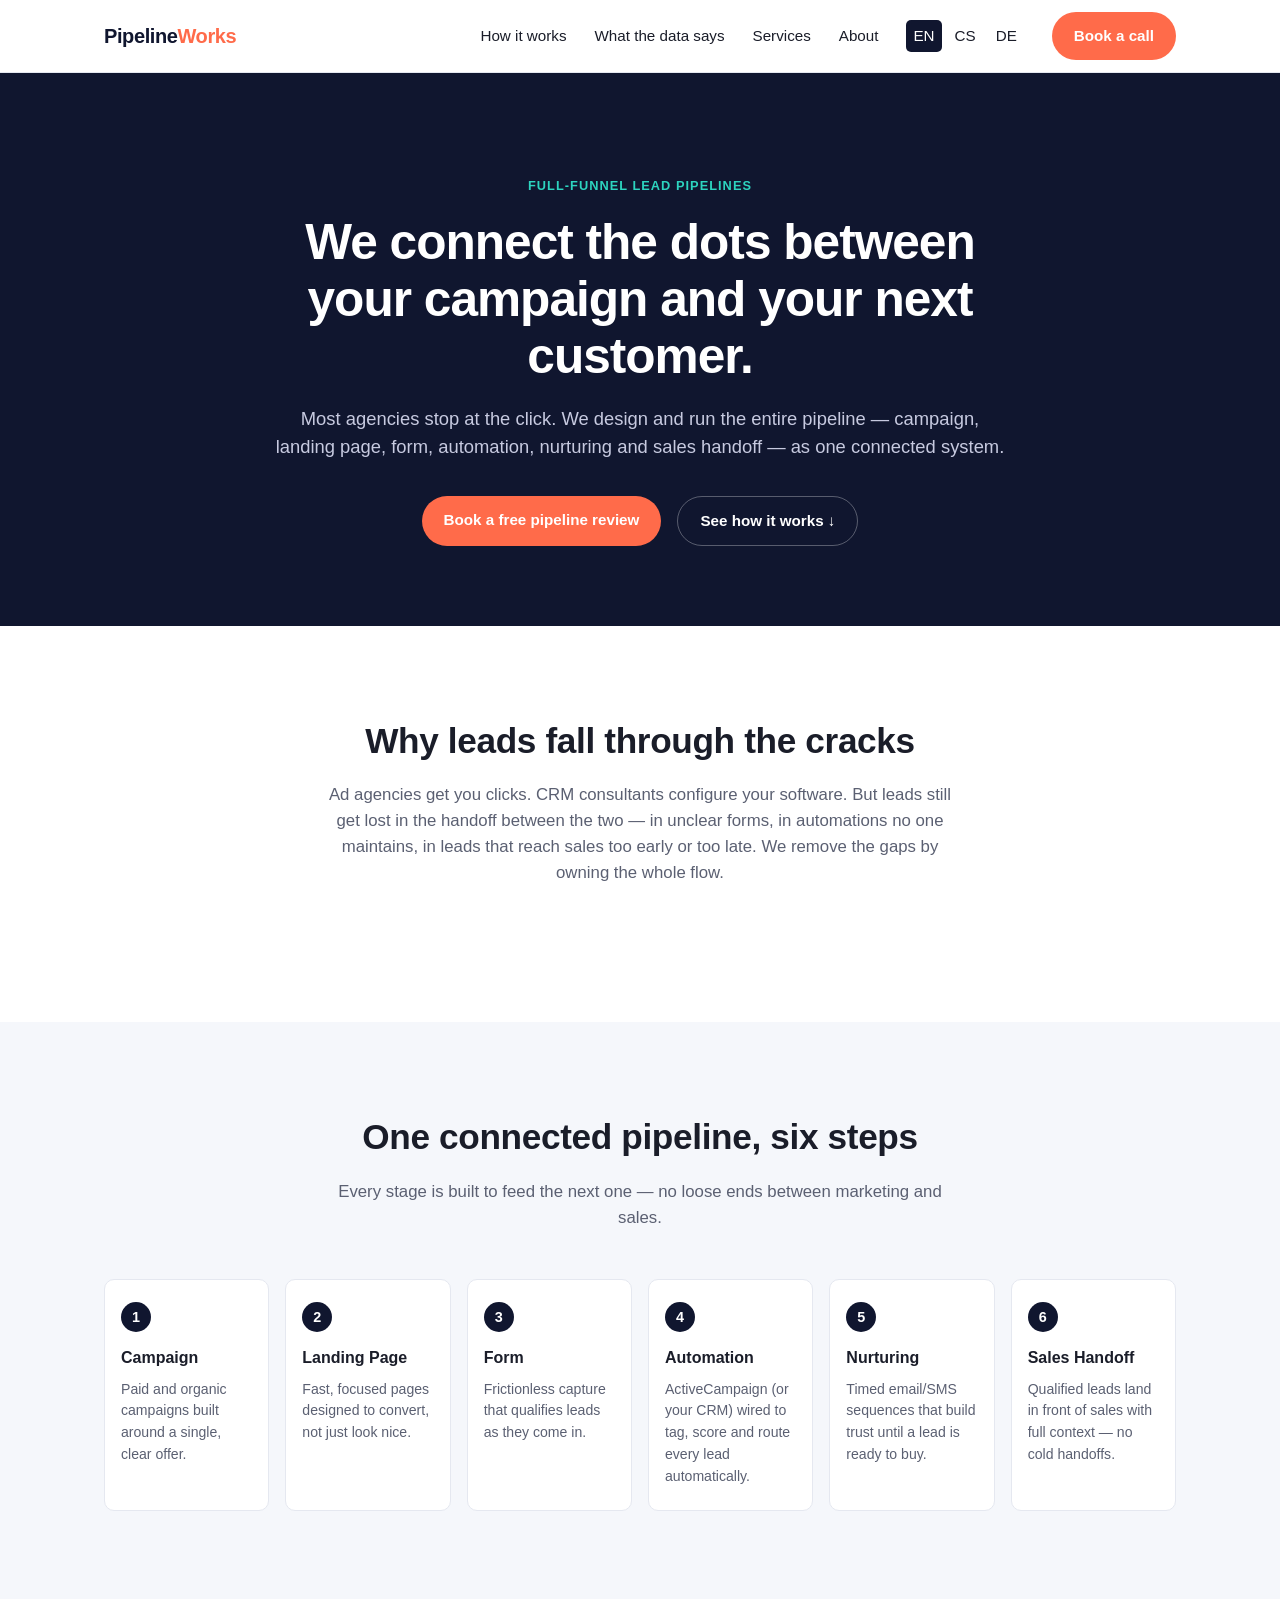
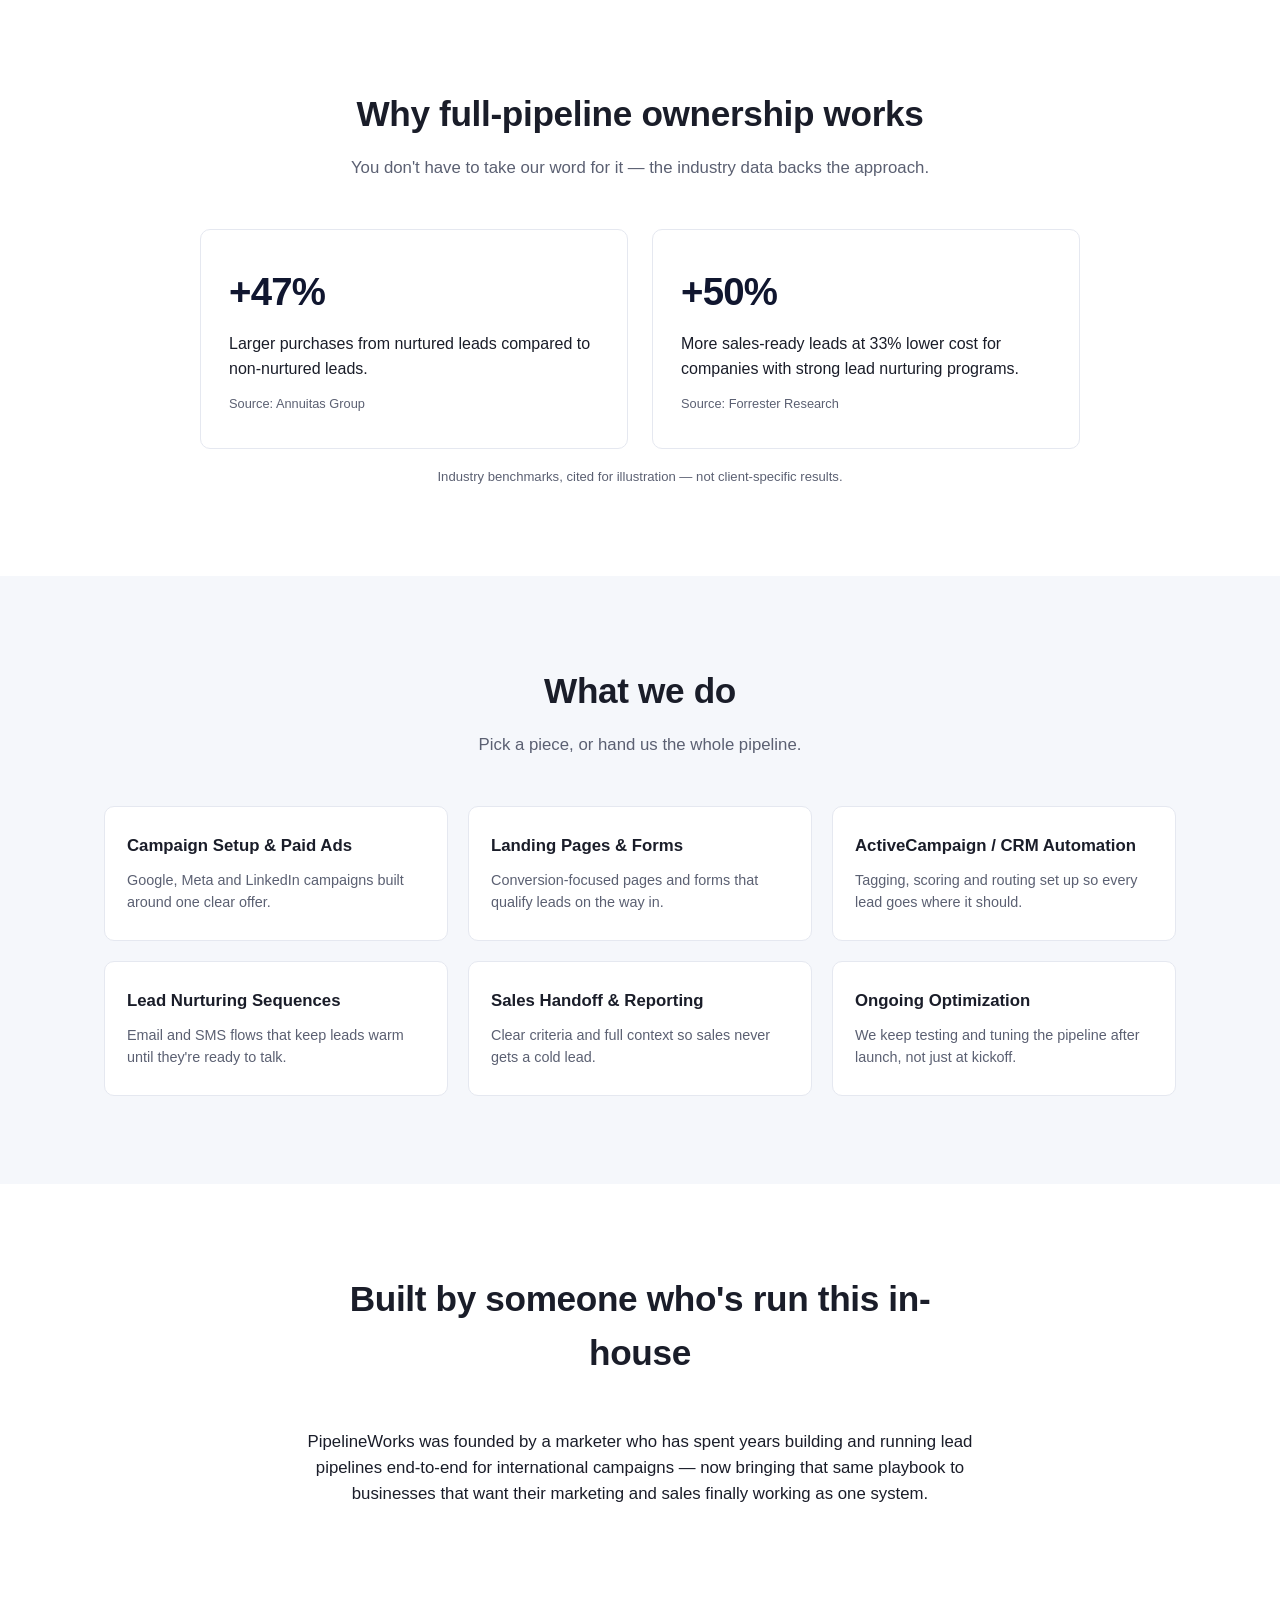
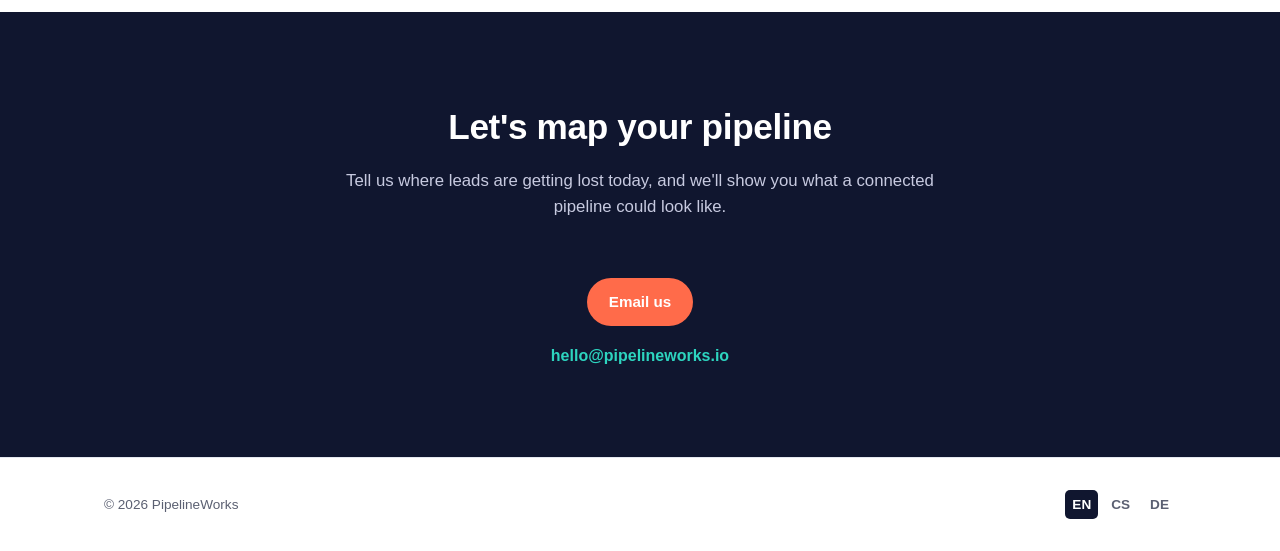
==== index.html @ 9cd55c0b "Initial PipelineWorks website (EN/CS/DE) Co-Authored-By: Claude Sonnet 5 <noreply@anthropic.com>" ====
<!DOCTYPE html>
<html lang="en">
<head>
<meta charset="UTF-8">
<meta name="viewport" content="width=device-width, initial-scale=1.0">
<title>PipelineWorks</title>
<script>
  var lang = (navigator.language || "en").slice(0, 2).toLowerCase();
  var supported = ["en", "cs", "de"];
  var target = supported.indexOf(lang) !== -1 ? lang : "en";
  window.location.replace("./" + target + "/index.html");
</script>
</head>
<body>
  <p>PipelineWorks — <a href="./en/index.html">English</a> · <a href="./cs/index.html">Čeština</a> · <a href="./de/index.html">Deutsch</a></p>
</body>
</html>
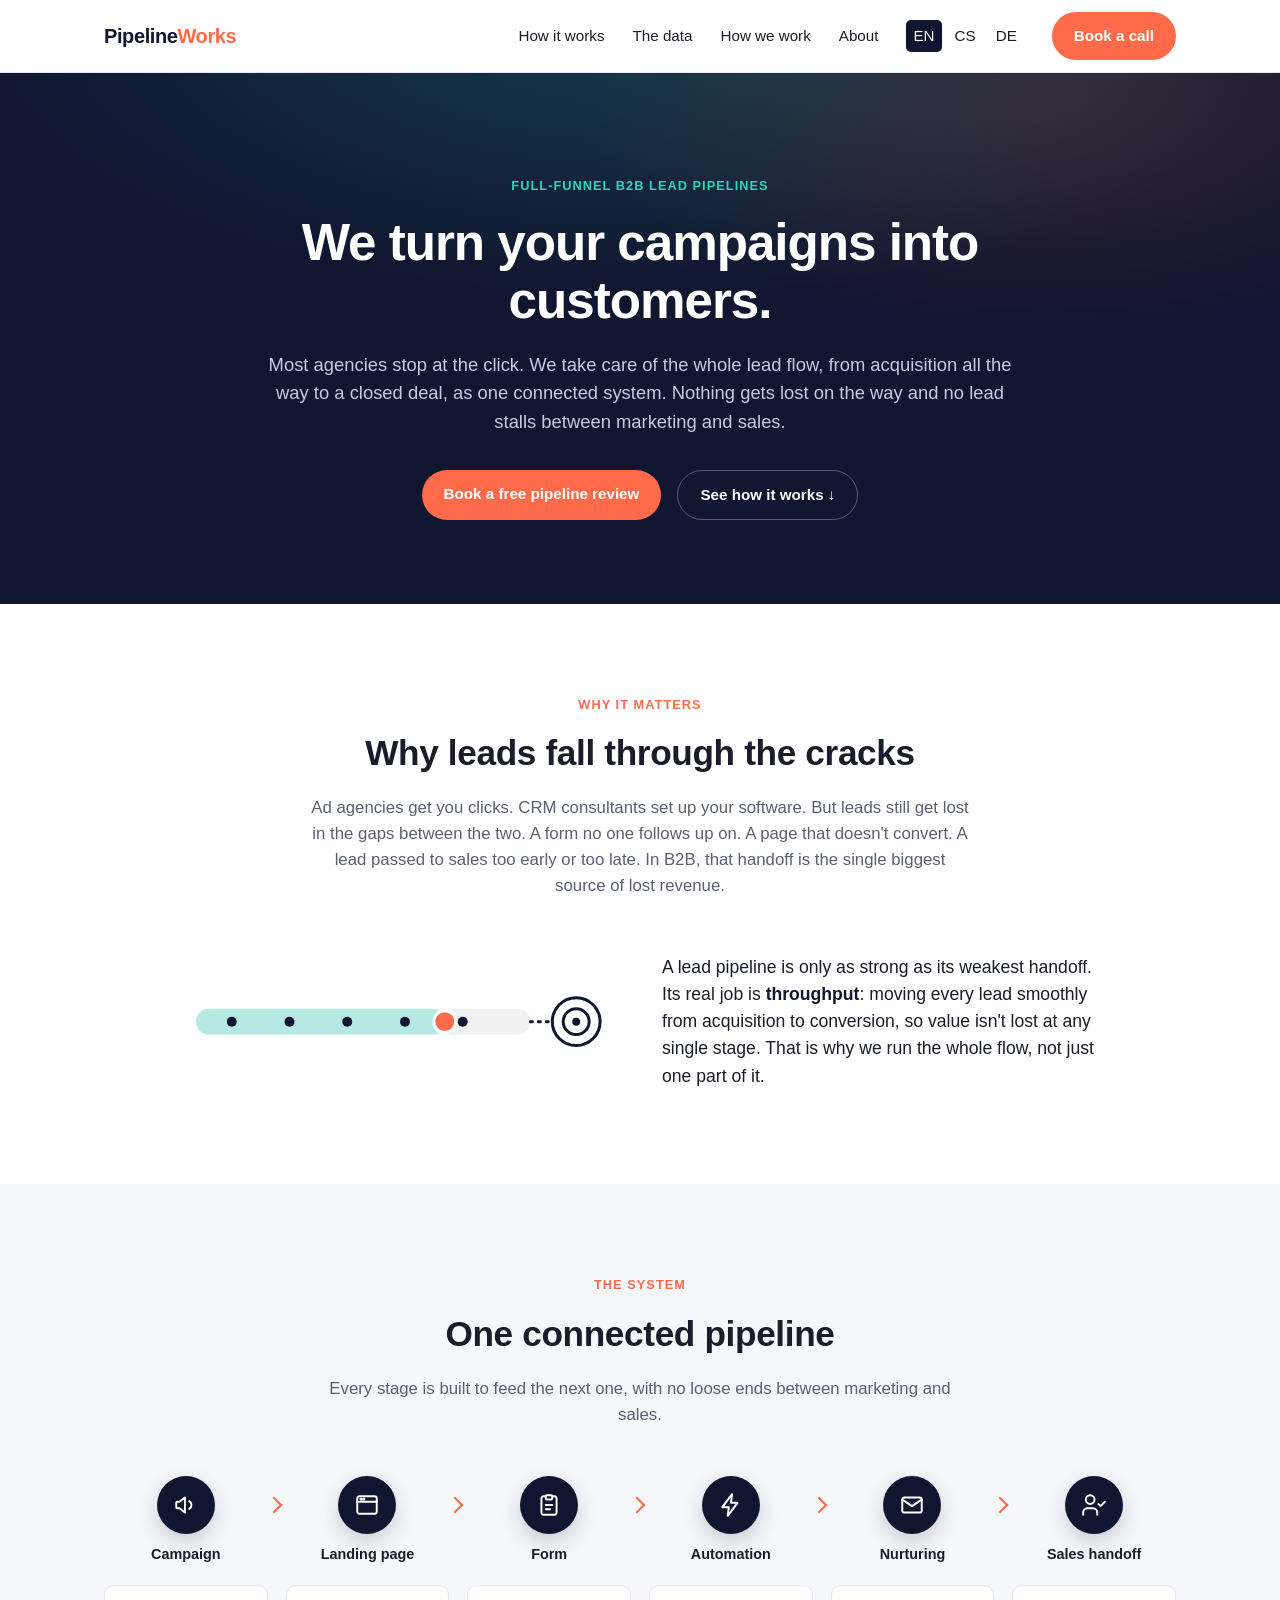
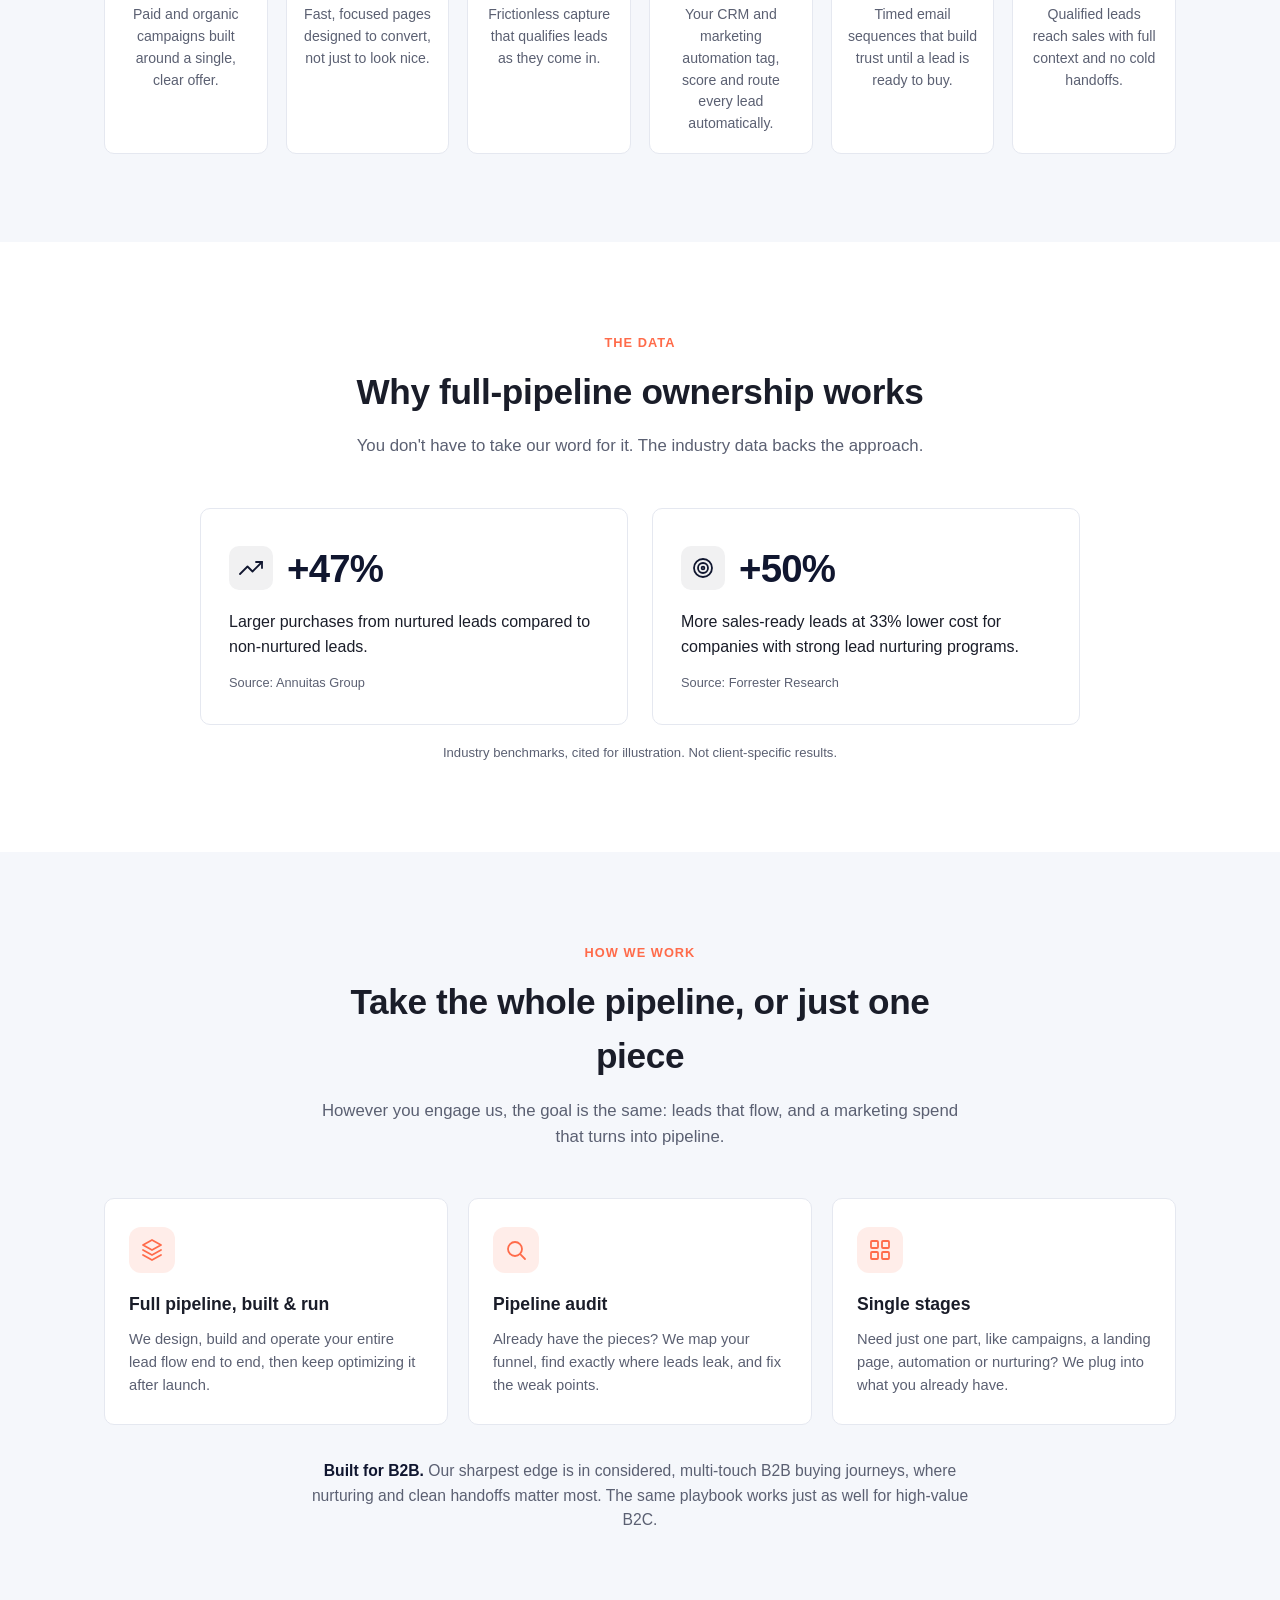
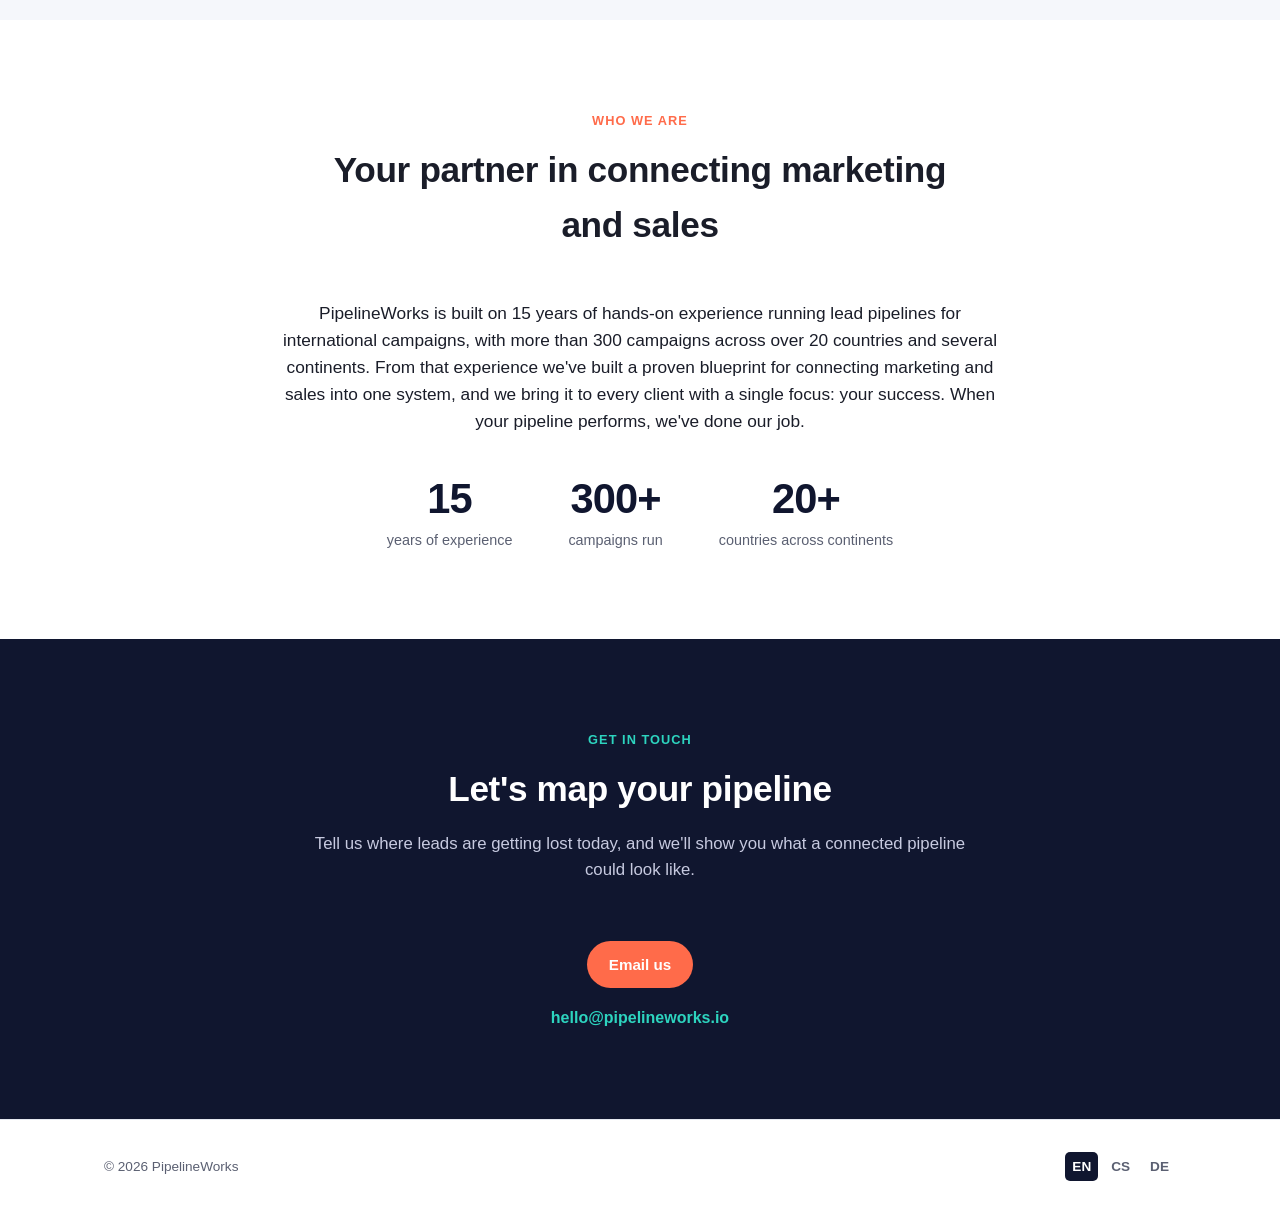
==== commit 3fc8749d: "Refine: stronger hero, no em dashes, pipeline as aligned columns - New hero claim "We turn your camp" ====
--- a/index.html
+++ b/index.html
@@ -12,6 +12,6 @@
 </script>
 </head>
 <body>
-  <p>PipelineWorks — <a href="./en/index.html">English</a> · <a href="./cs/index.html">Čeština</a> · <a href="./de/index.html">Deutsch</a></p>
+  <p>PipelineWorks · <a href="./en/index.html">English</a> · <a href="./cs/index.html">Čeština</a> · <a href="./de/index.html">Deutsch</a></p>
 </body>
 </html>
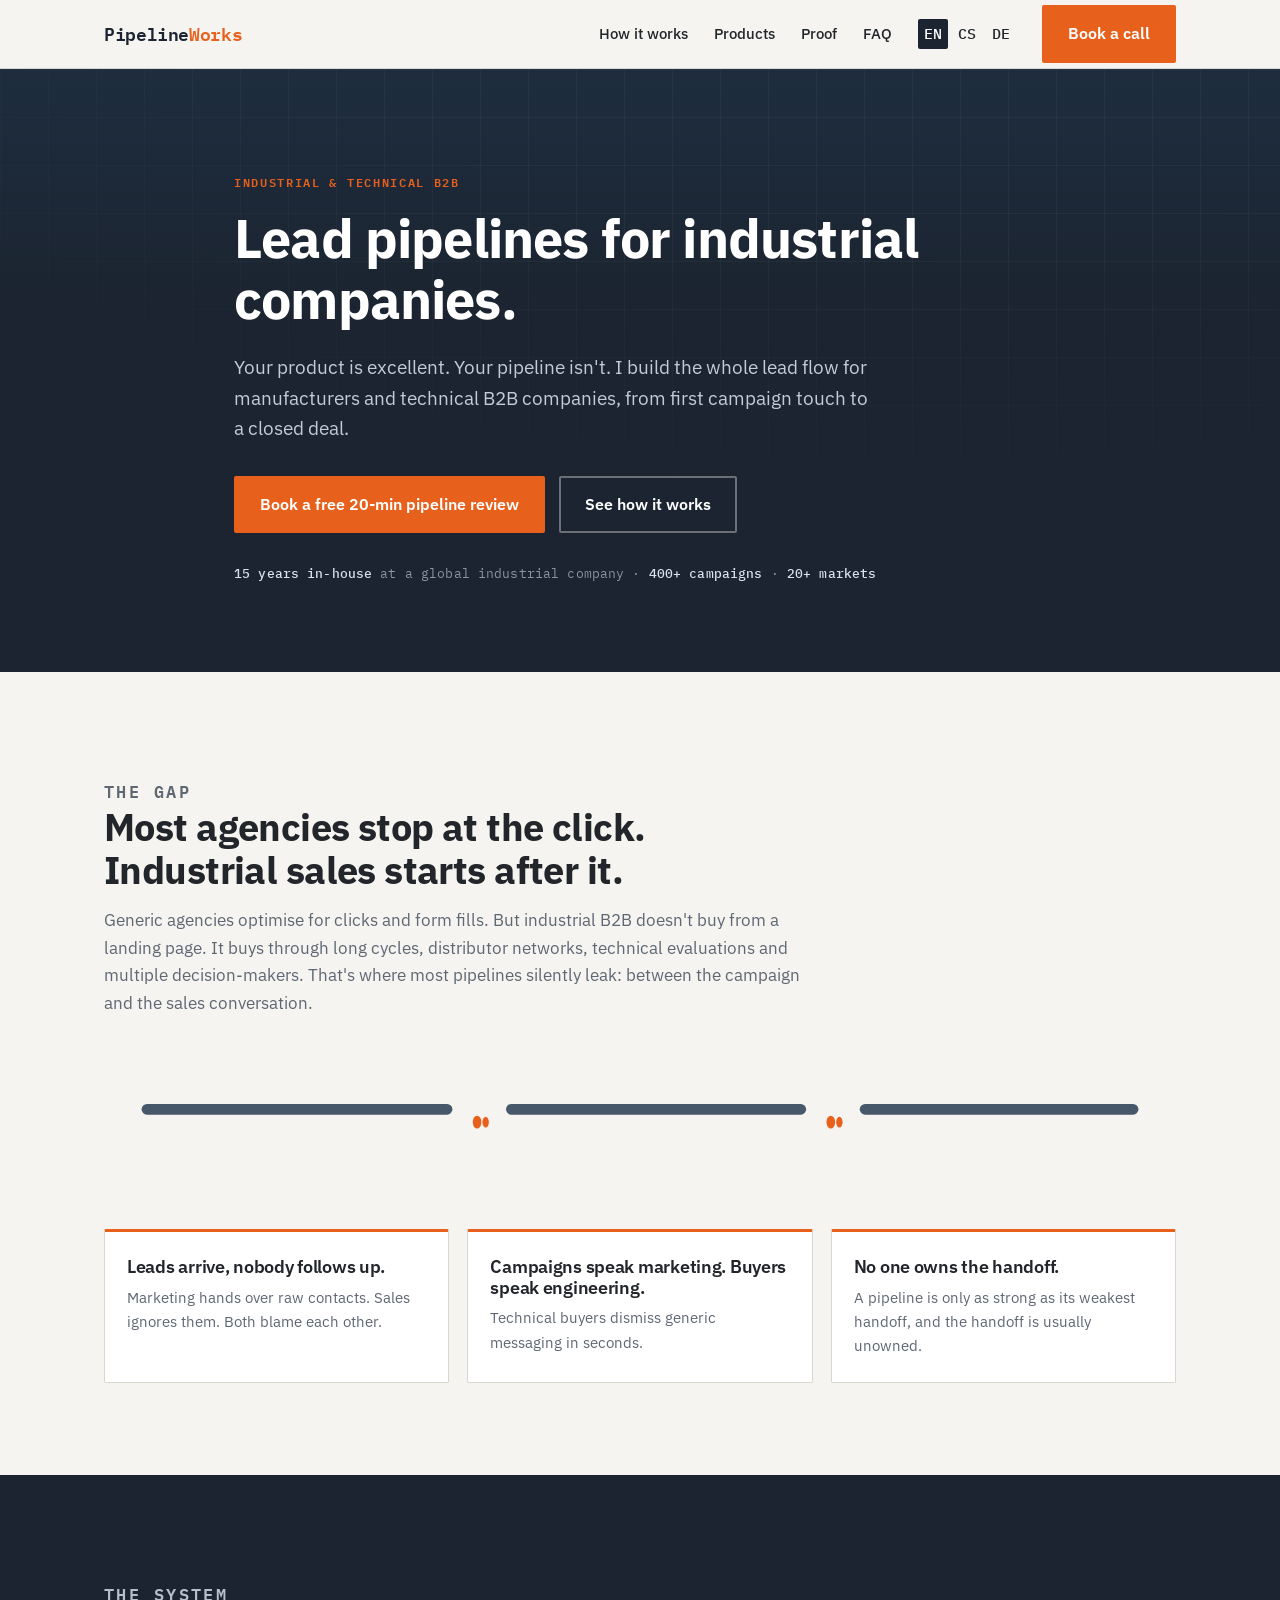
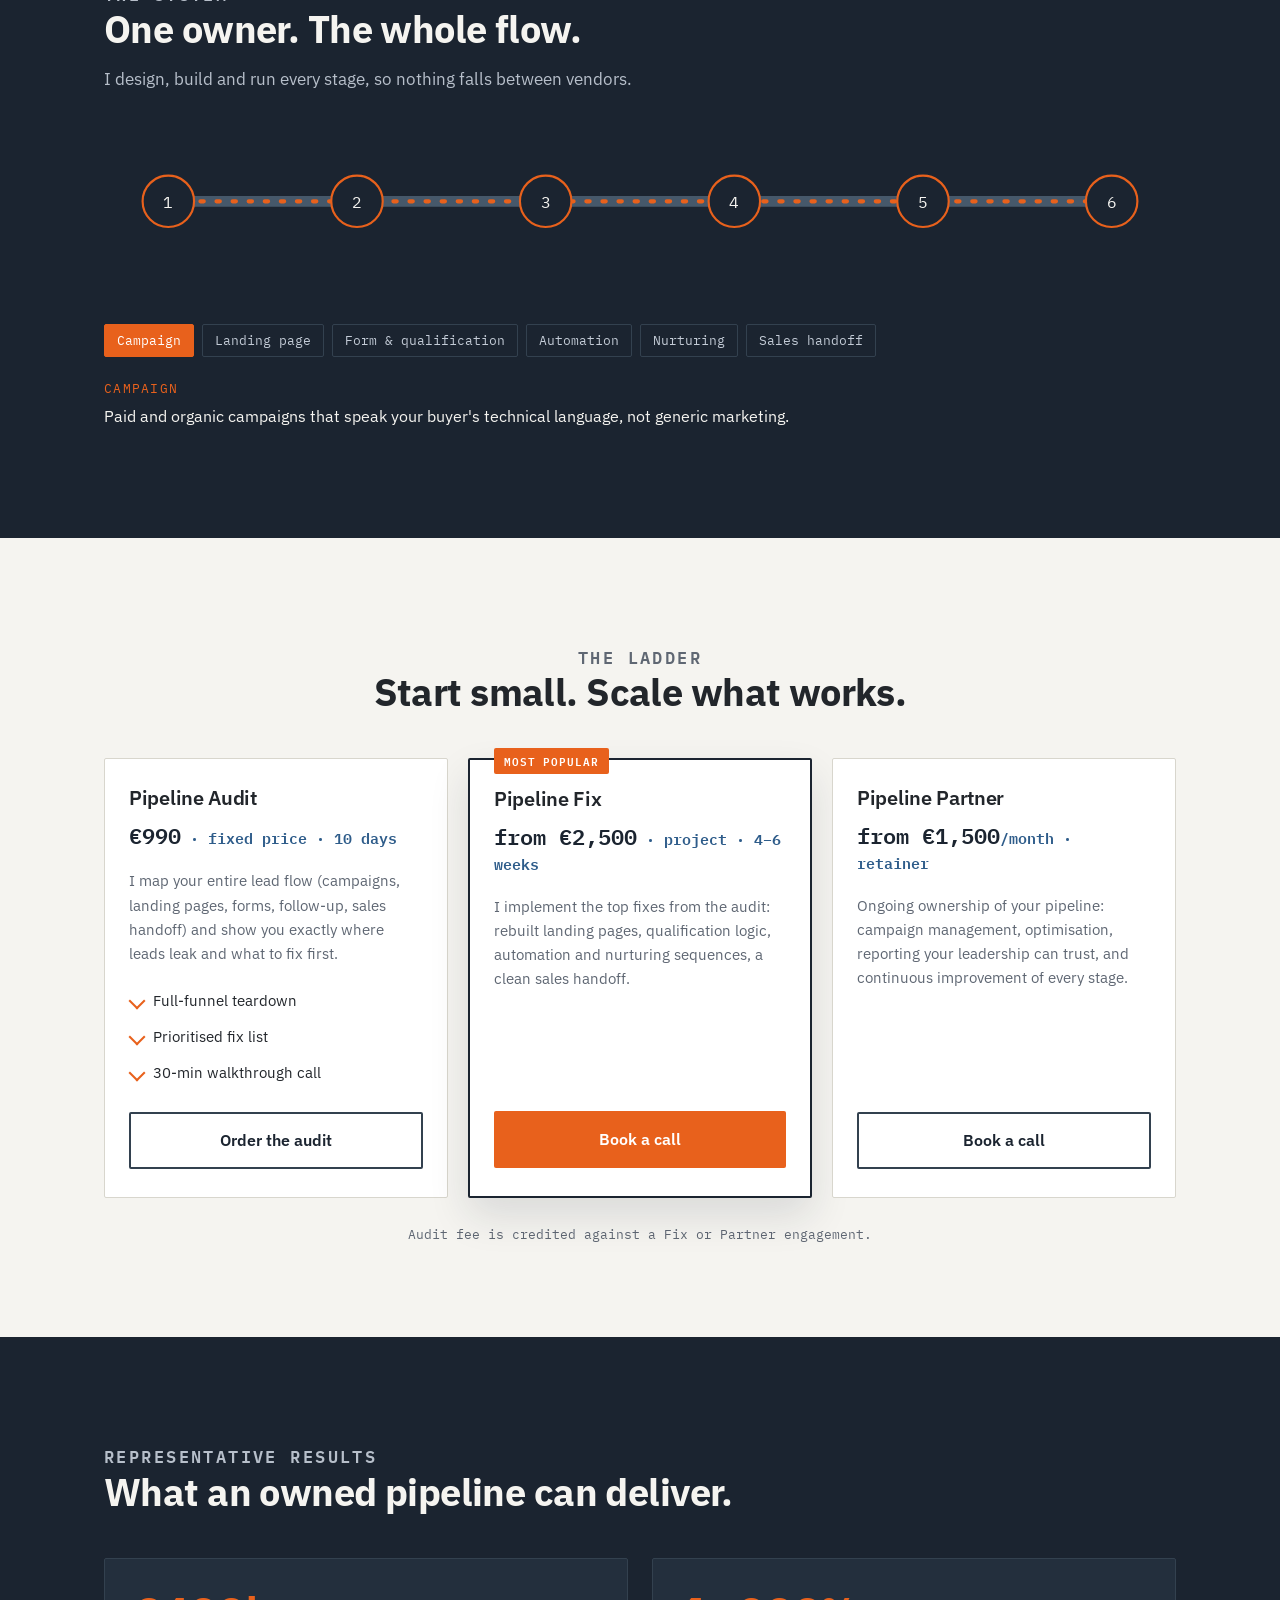
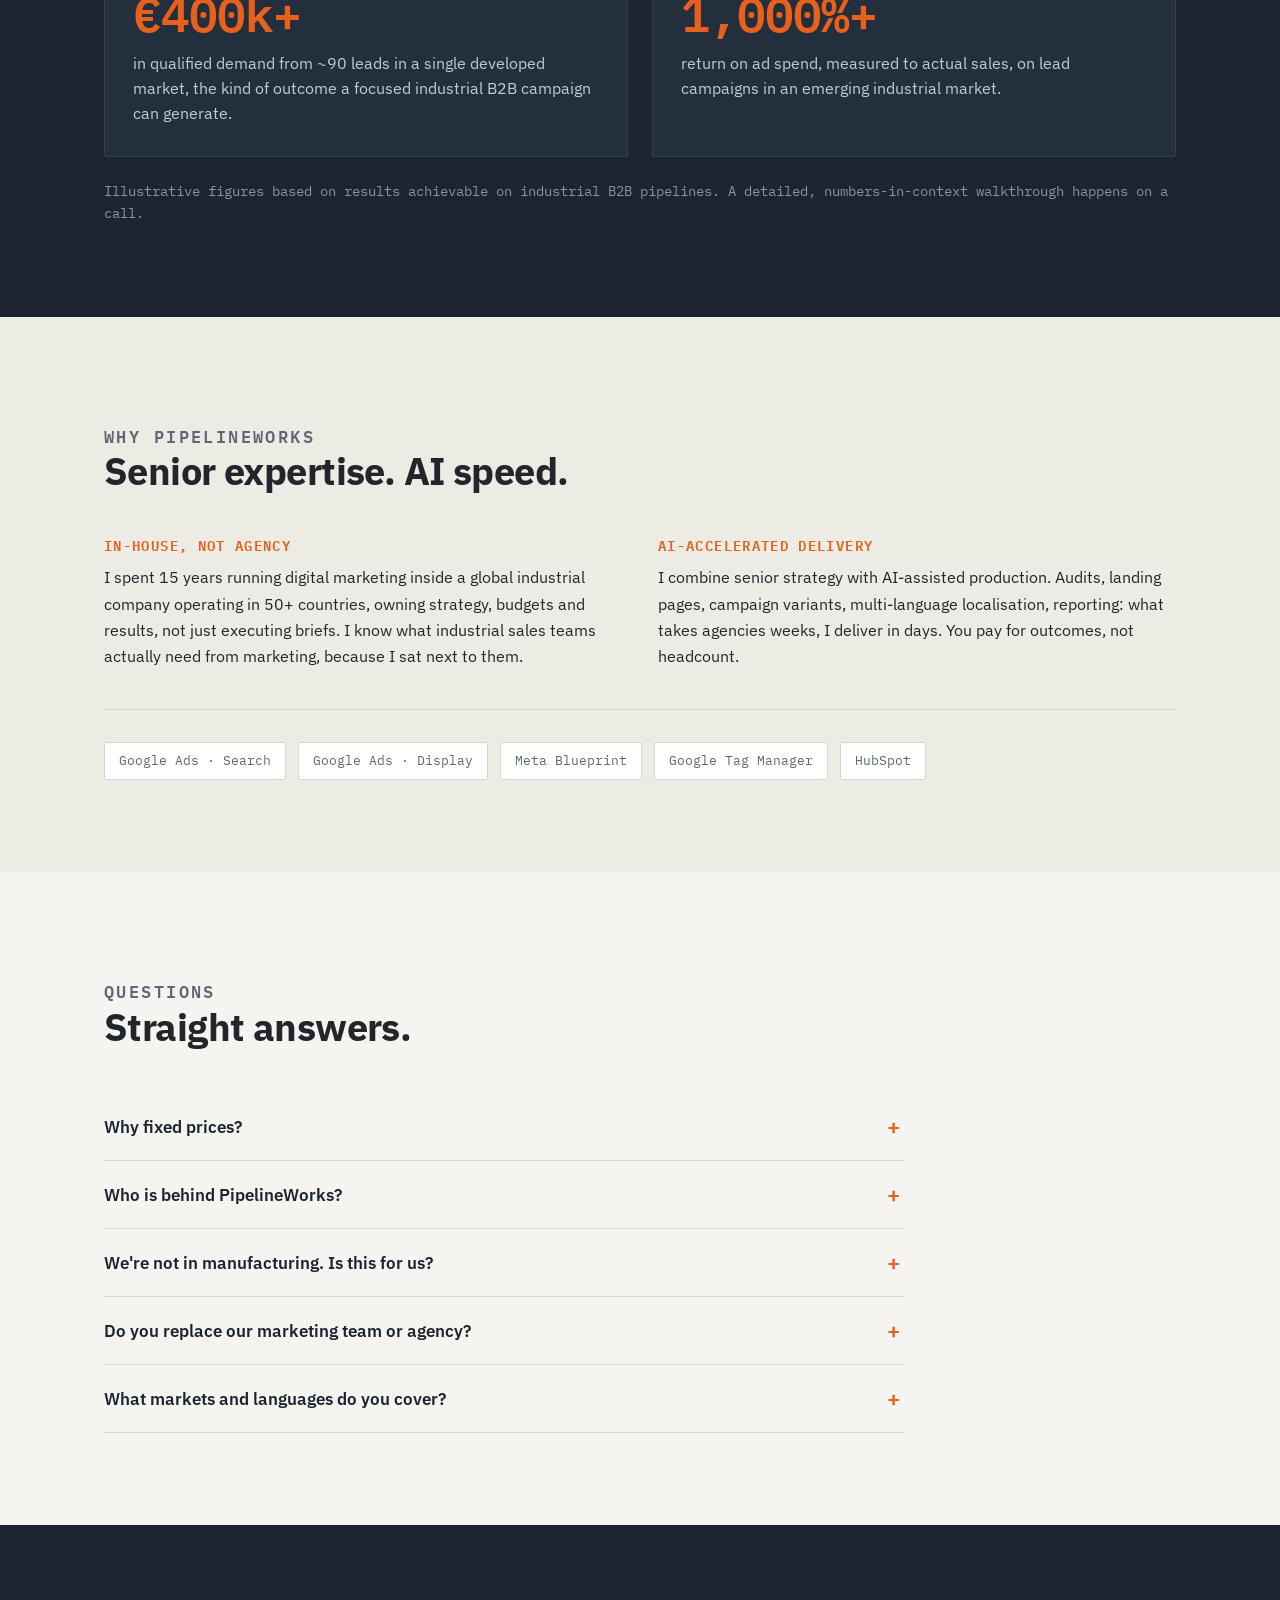
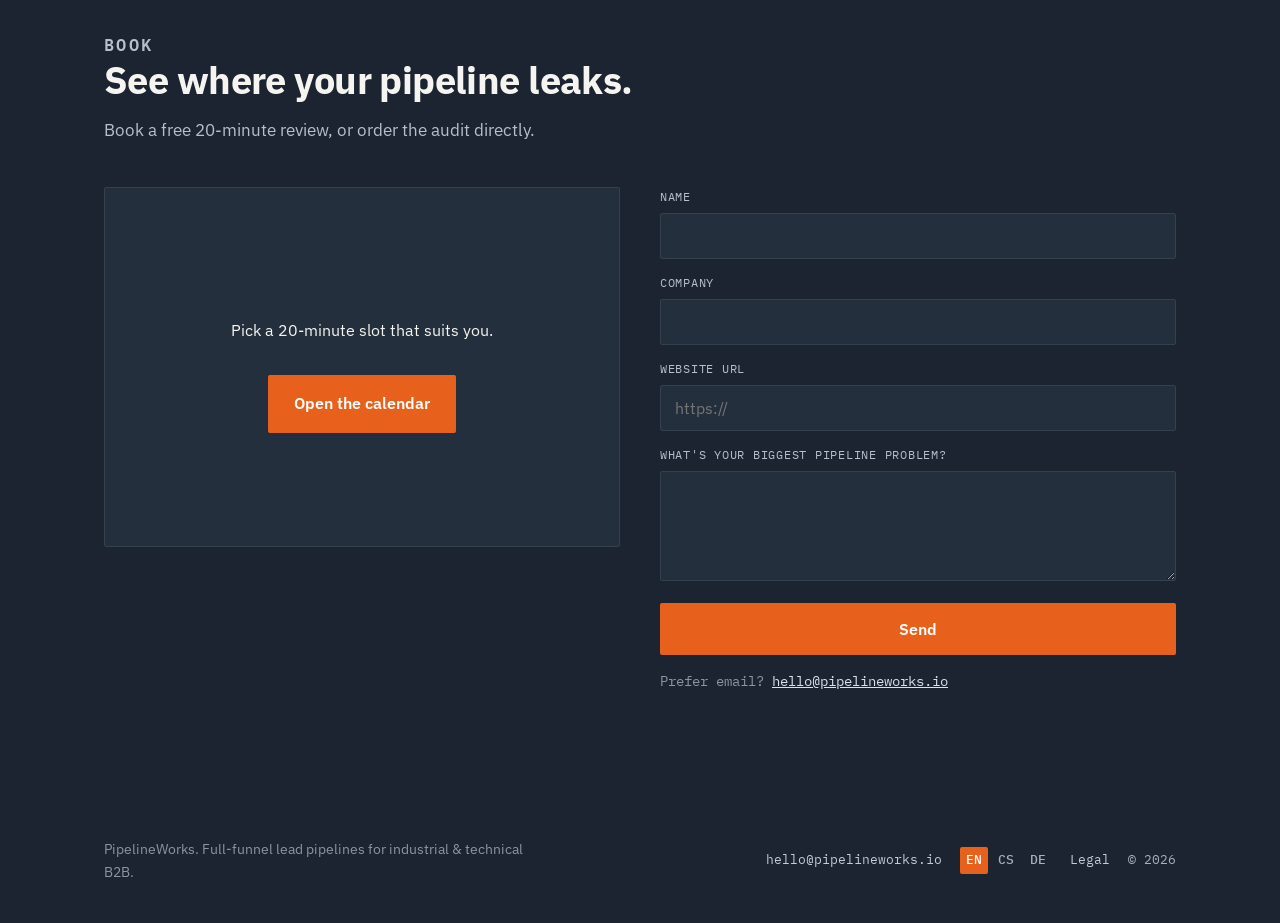
==== commit 6f1f7315: "Reposition site: industrial B2B specialist, productized ladder Full content, structure, conversion a" ====
--- a/index.html
+++ b/index.html
@@ -3,15 +3,21 @@
 <head>
 <meta charset="UTF-8">
 <meta name="viewport" content="width=device-width, initial-scale=1.0">
-<title>PipelineWorks</title>
+<title>PipelineWorks | Lead pipelines for industrial B2B</title>
+<meta name="description" content="Full-funnel lead pipelines for industrial and technical B2B companies.">
+<link rel="canonical" href="https://pipelineworks.io/en/">
+<link rel="alternate" hreflang="en" href="https://pipelineworks.io/en/">
+<link rel="alternate" hreflang="cs" href="https://pipelineworks.io/cs/">
+<link rel="alternate" hreflang="de" href="https://pipelineworks.io/de/">
+<link rel="alternate" hreflang="x-default" href="https://pipelineworks.io/en/">
 <script>
   var lang = (navigator.language || "en").slice(0, 2).toLowerCase();
   var supported = ["en", "cs", "de"];
   var target = supported.indexOf(lang) !== -1 ? lang : "en";
-  window.location.replace("./" + target + "/index.html");
+  window.location.replace("./" + target + "/");
 </script>
 </head>
 <body>
-  <p>PipelineWorks · <a href="./en/index.html">English</a> · <a href="./cs/index.html">Čeština</a> · <a href="./de/index.html">Deutsch</a></p>
+  <p>PipelineWorks · <a href="./en/">English</a> · <a href="./cs/">Čeština</a> · <a href="./de/">Deutsch</a></p>
 </body>
 </html>
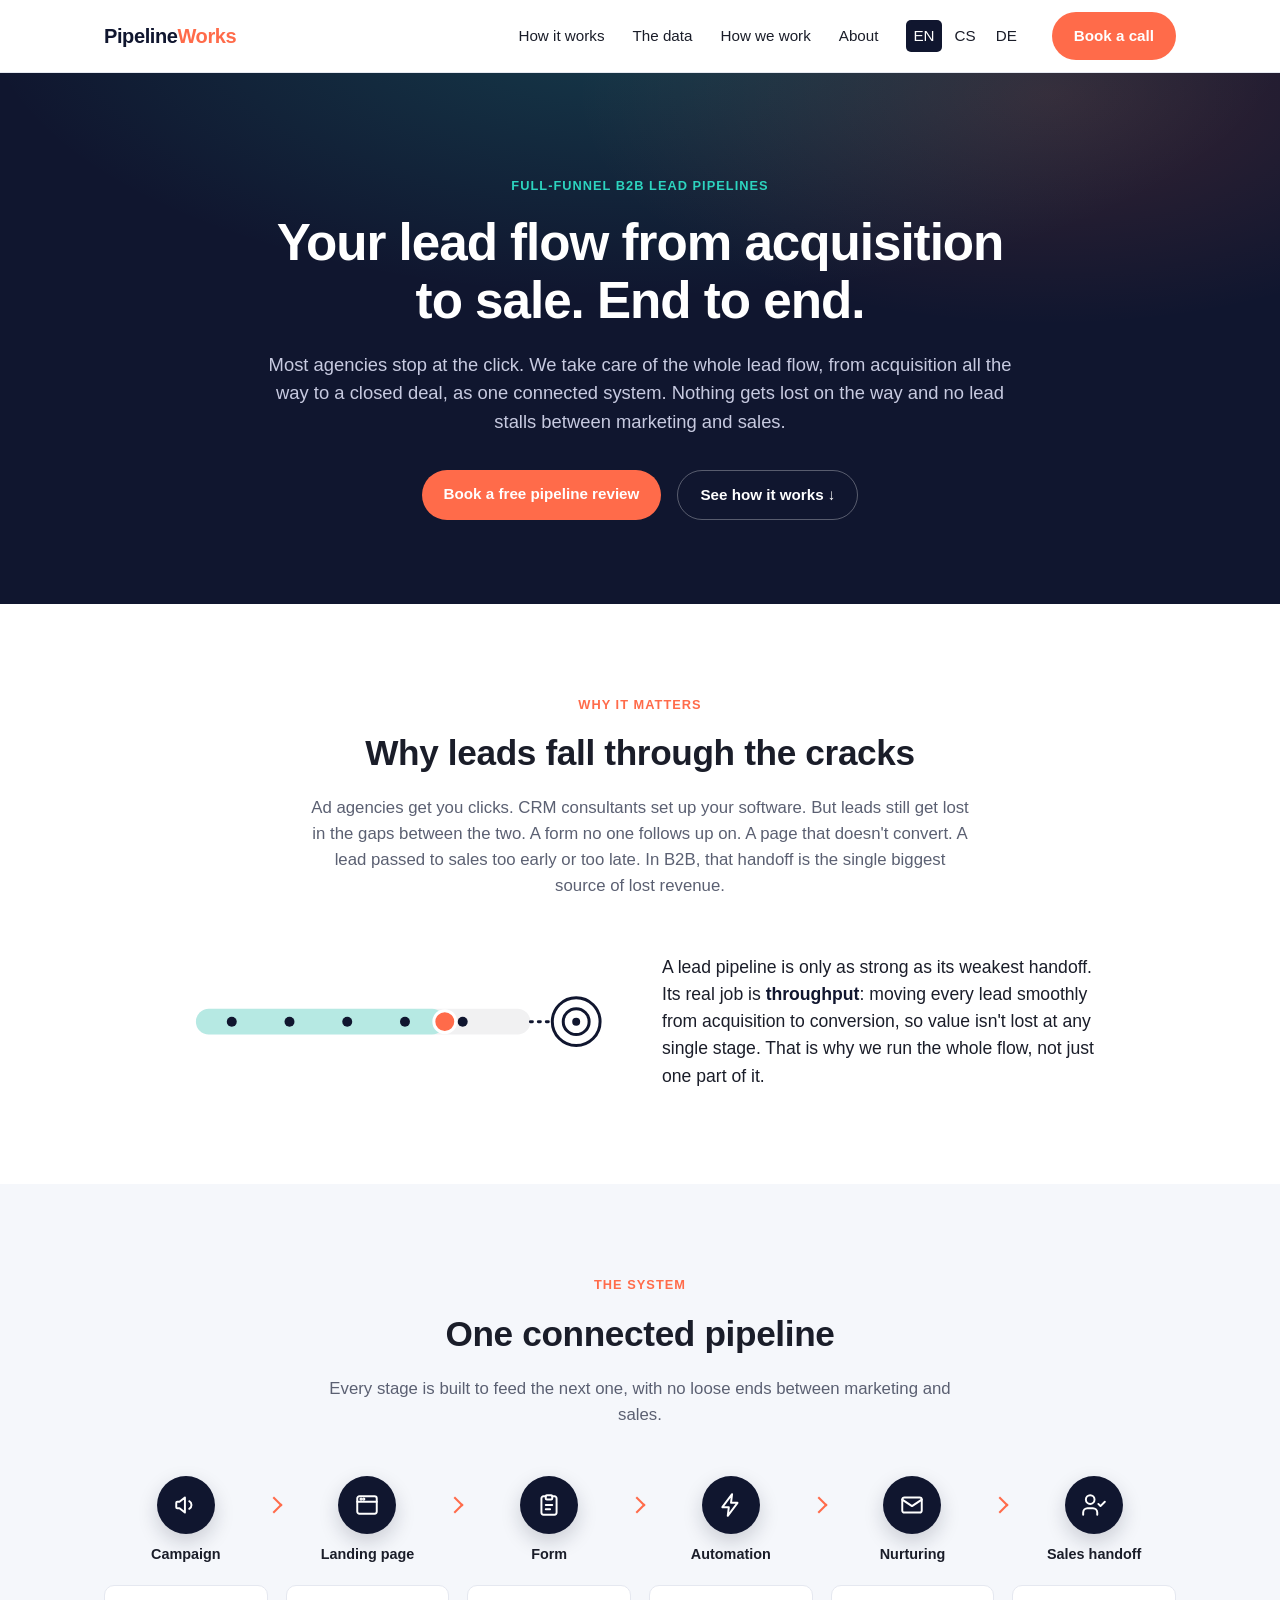
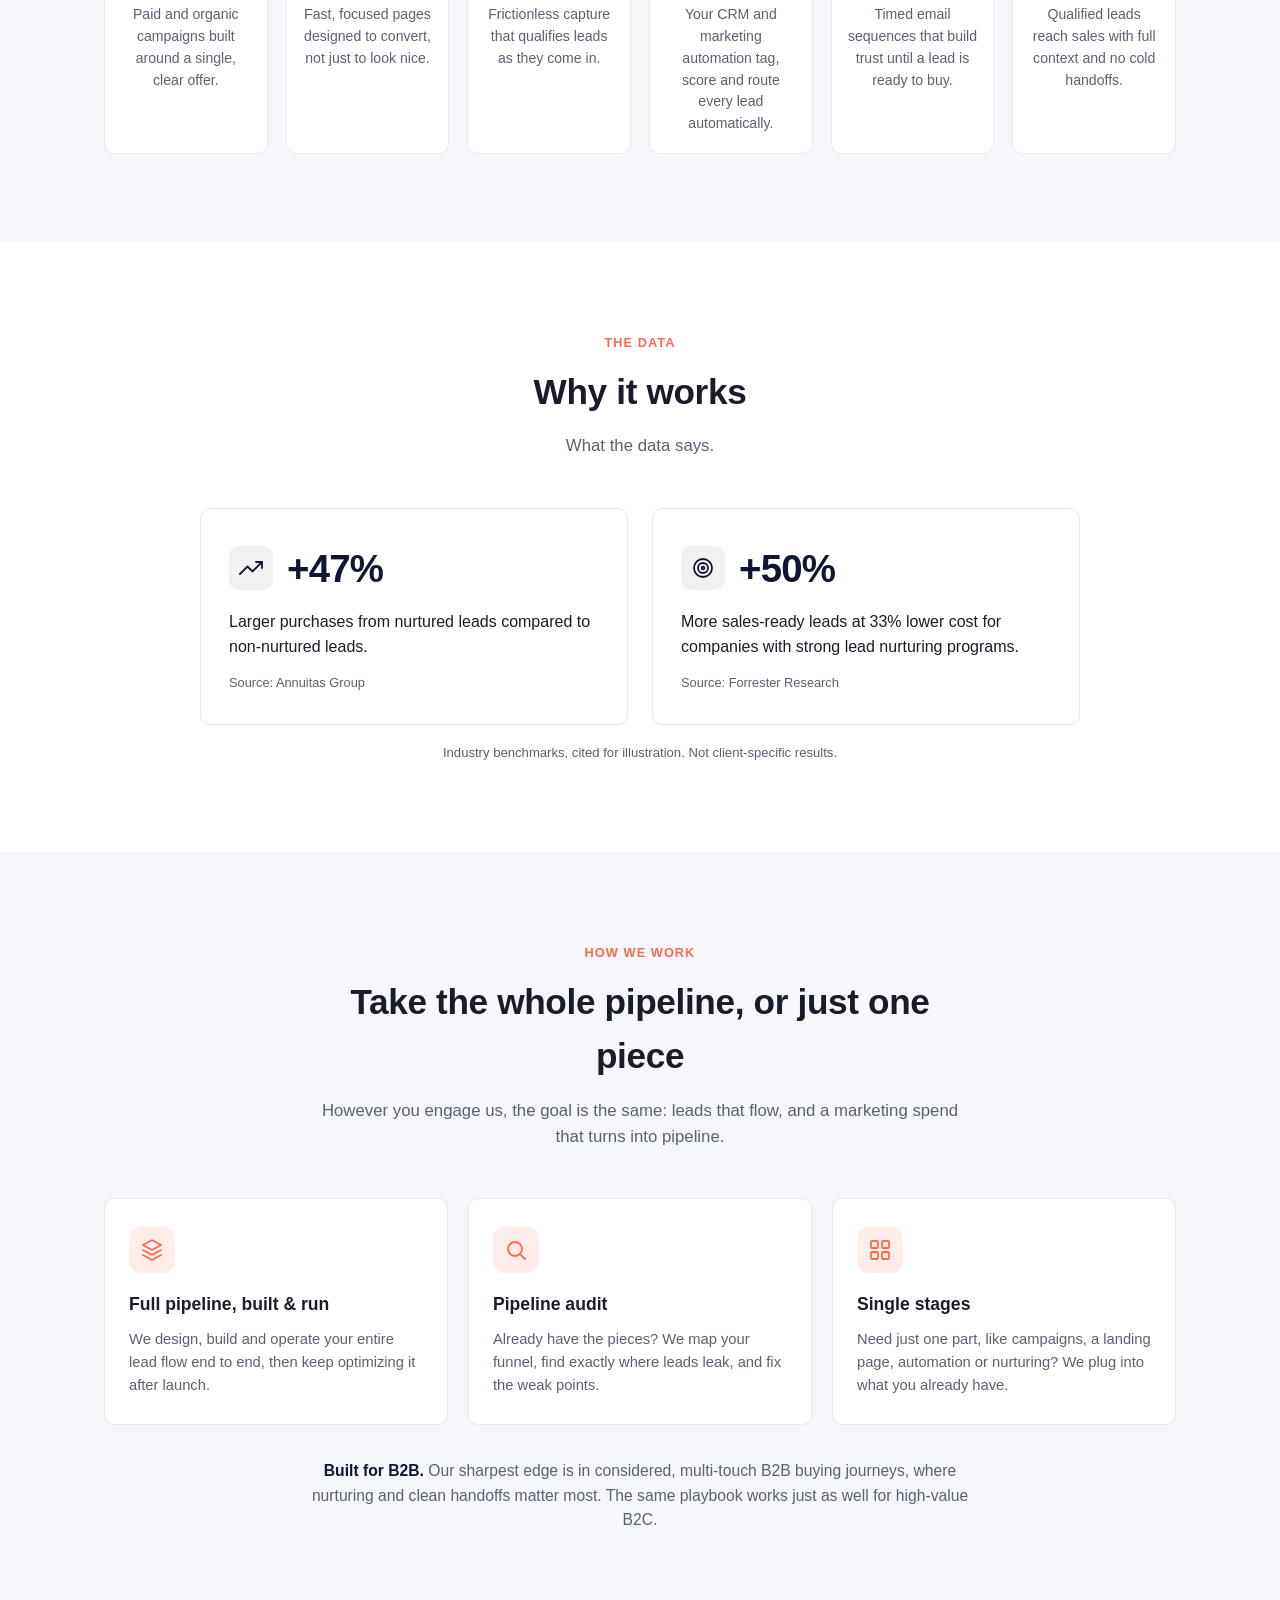
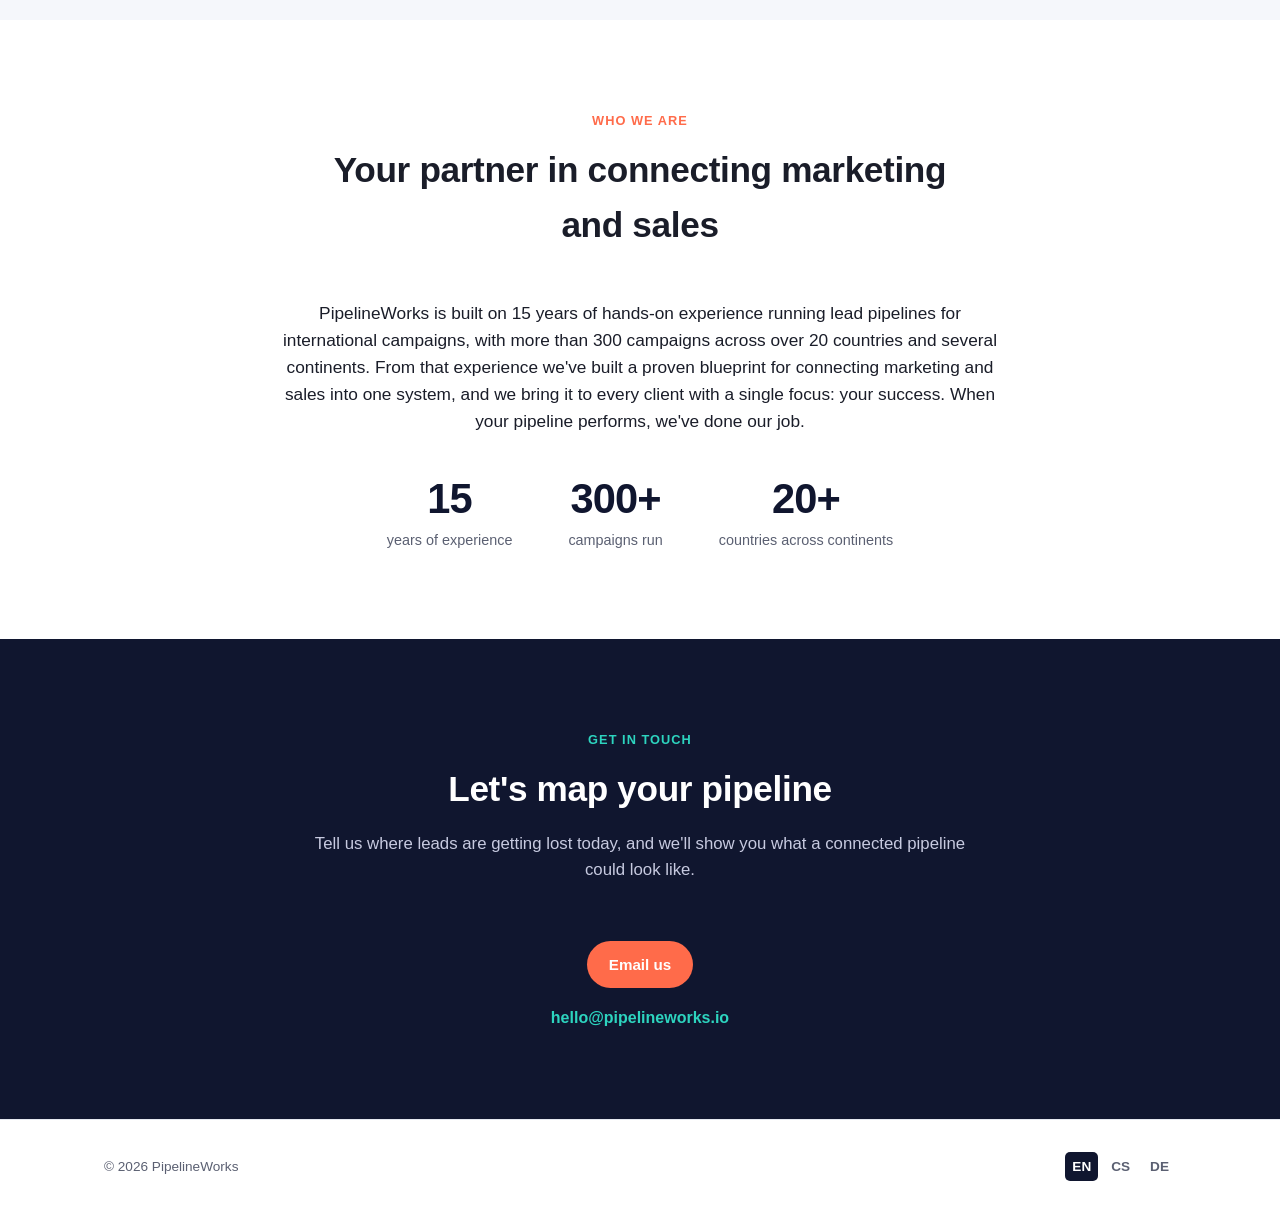
==== commit c666a9ba: "Restore v1 at root; keep industrial rework only under /v2/ PRs #2 and #3 both merged, so the industr" ====
--- a/index.html
+++ b/index.html
@@ -3,21 +3,15 @@
 <head>
 <meta charset="UTF-8">
 <meta name="viewport" content="width=device-width, initial-scale=1.0">
-<title>PipelineWorks | Lead pipelines for industrial B2B</title>
-<meta name="description" content="Full-funnel lead pipelines for industrial and technical B2B companies.">
-<link rel="canonical" href="https://pipelineworks.io/en/">
-<link rel="alternate" hreflang="en" href="https://pipelineworks.io/en/">
-<link rel="alternate" hreflang="cs" href="https://pipelineworks.io/cs/">
-<link rel="alternate" hreflang="de" href="https://pipelineworks.io/de/">
-<link rel="alternate" hreflang="x-default" href="https://pipelineworks.io/en/">
+<title>PipelineWorks</title>
 <script>
   var lang = (navigator.language || "en").slice(0, 2).toLowerCase();
   var supported = ["en", "cs", "de"];
   var target = supported.indexOf(lang) !== -1 ? lang : "en";
-  window.location.replace("./" + target + "/");
+  window.location.replace("./" + target + "/index.html");
 </script>
 </head>
 <body>
-  <p>PipelineWorks · <a href="./en/">English</a> · <a href="./cs/">Čeština</a> · <a href="./de/">Deutsch</a></p>
+  <p>PipelineWorks · <a href="./en/index.html">English</a> · <a href="./cs/index.html">Čeština</a> · <a href="./de/index.html">Deutsch</a></p>
 </body>
 </html>
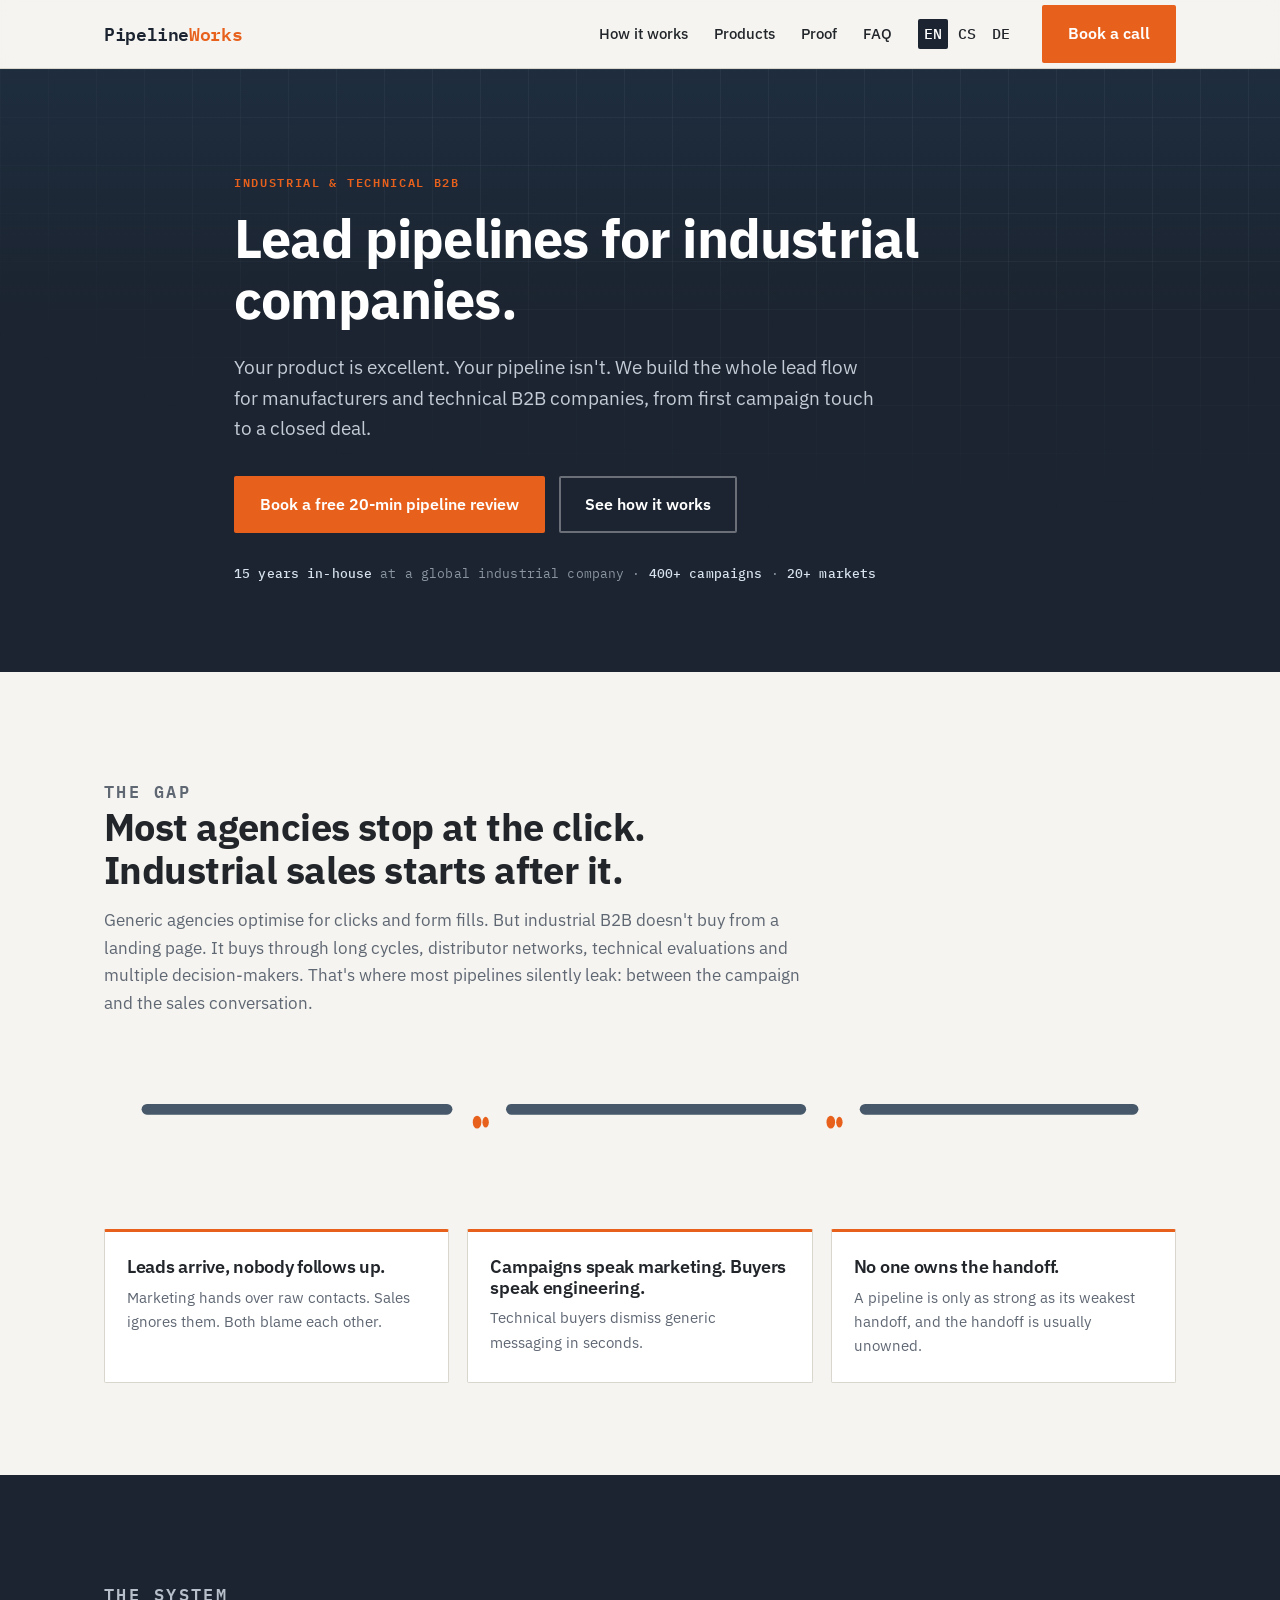
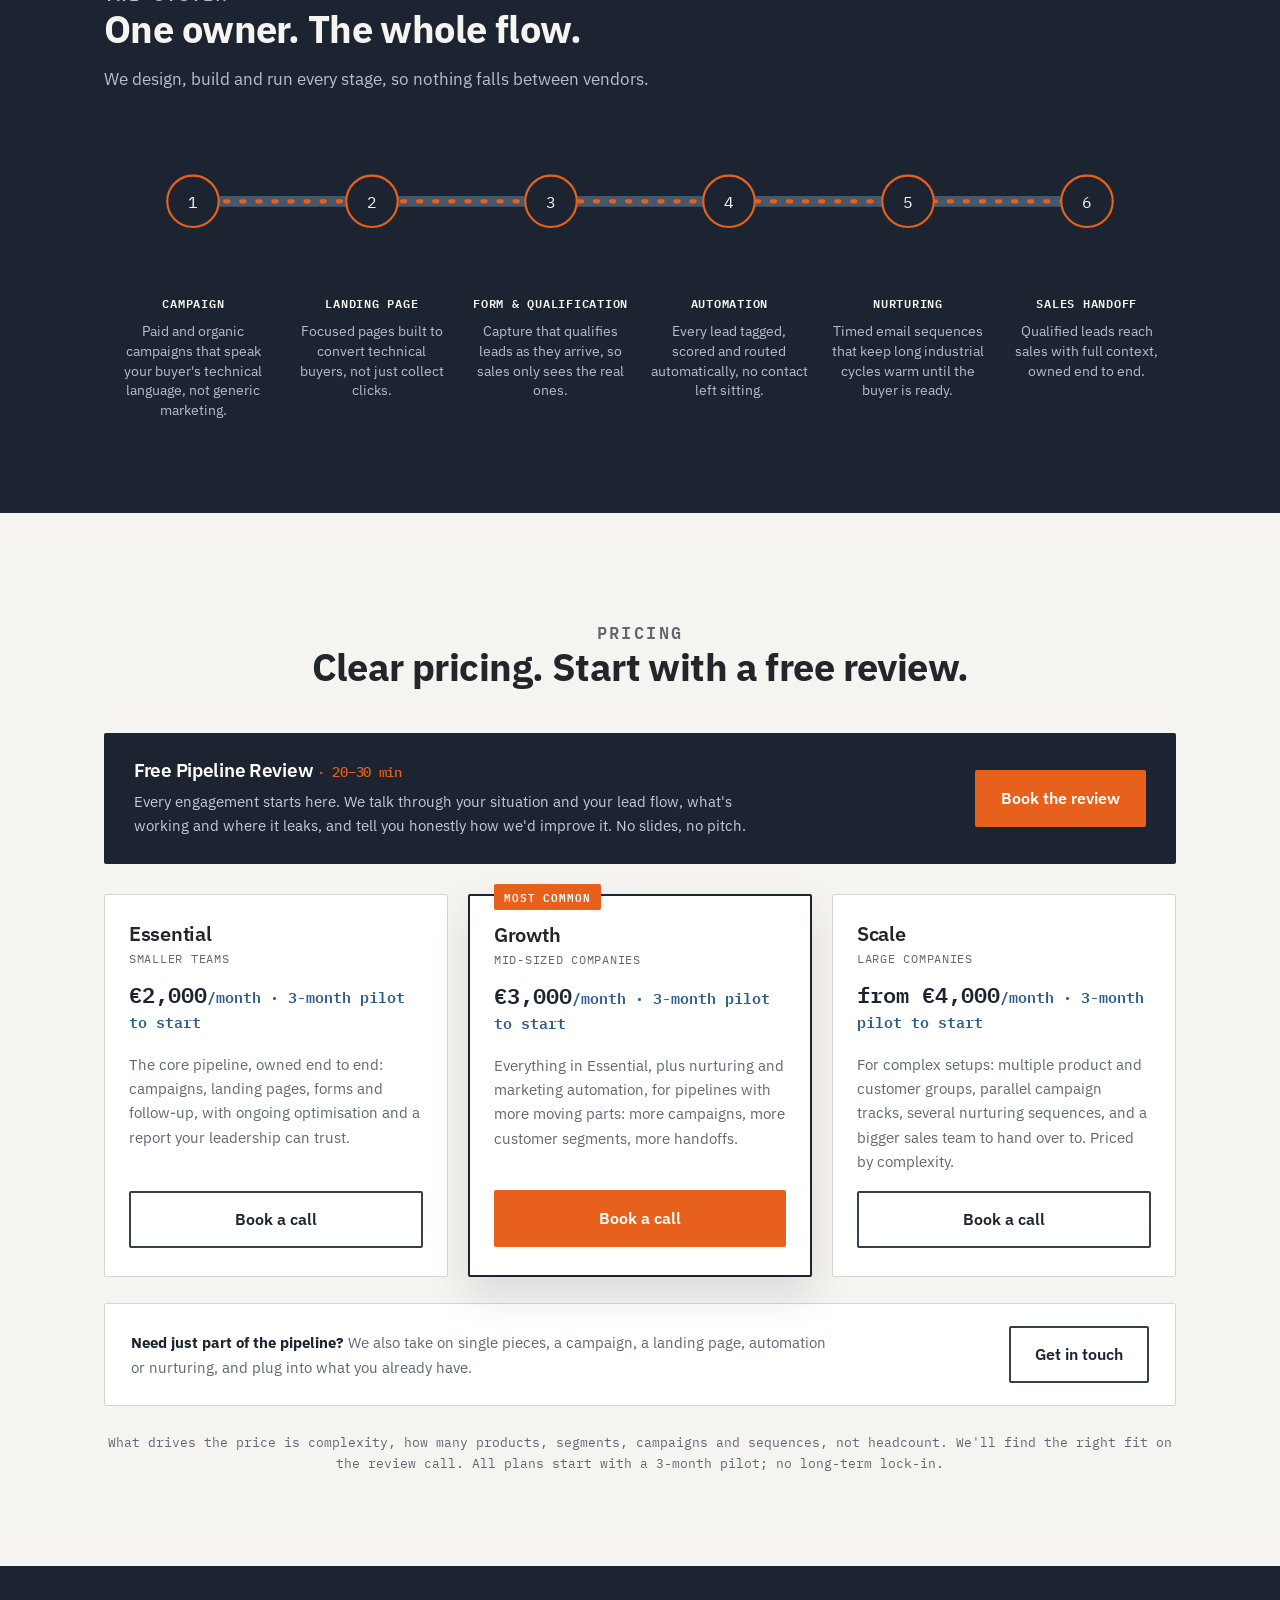
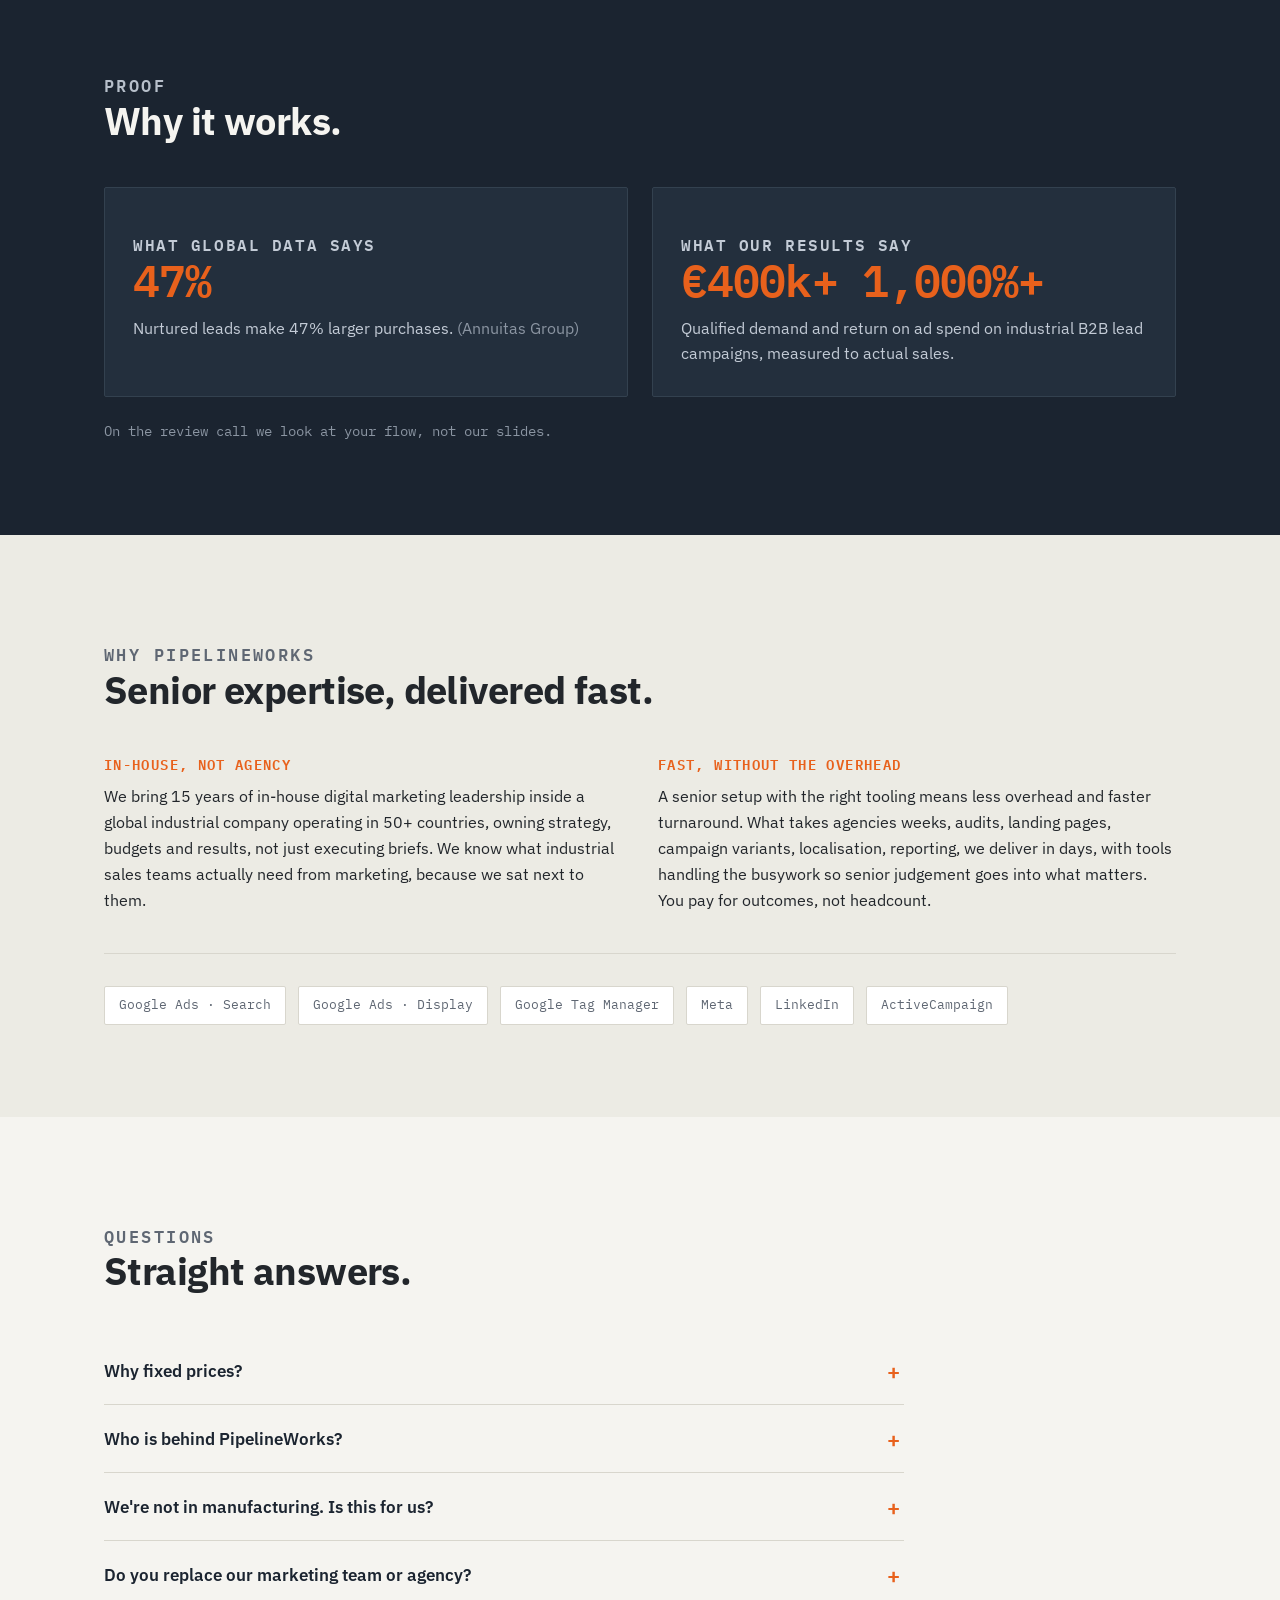
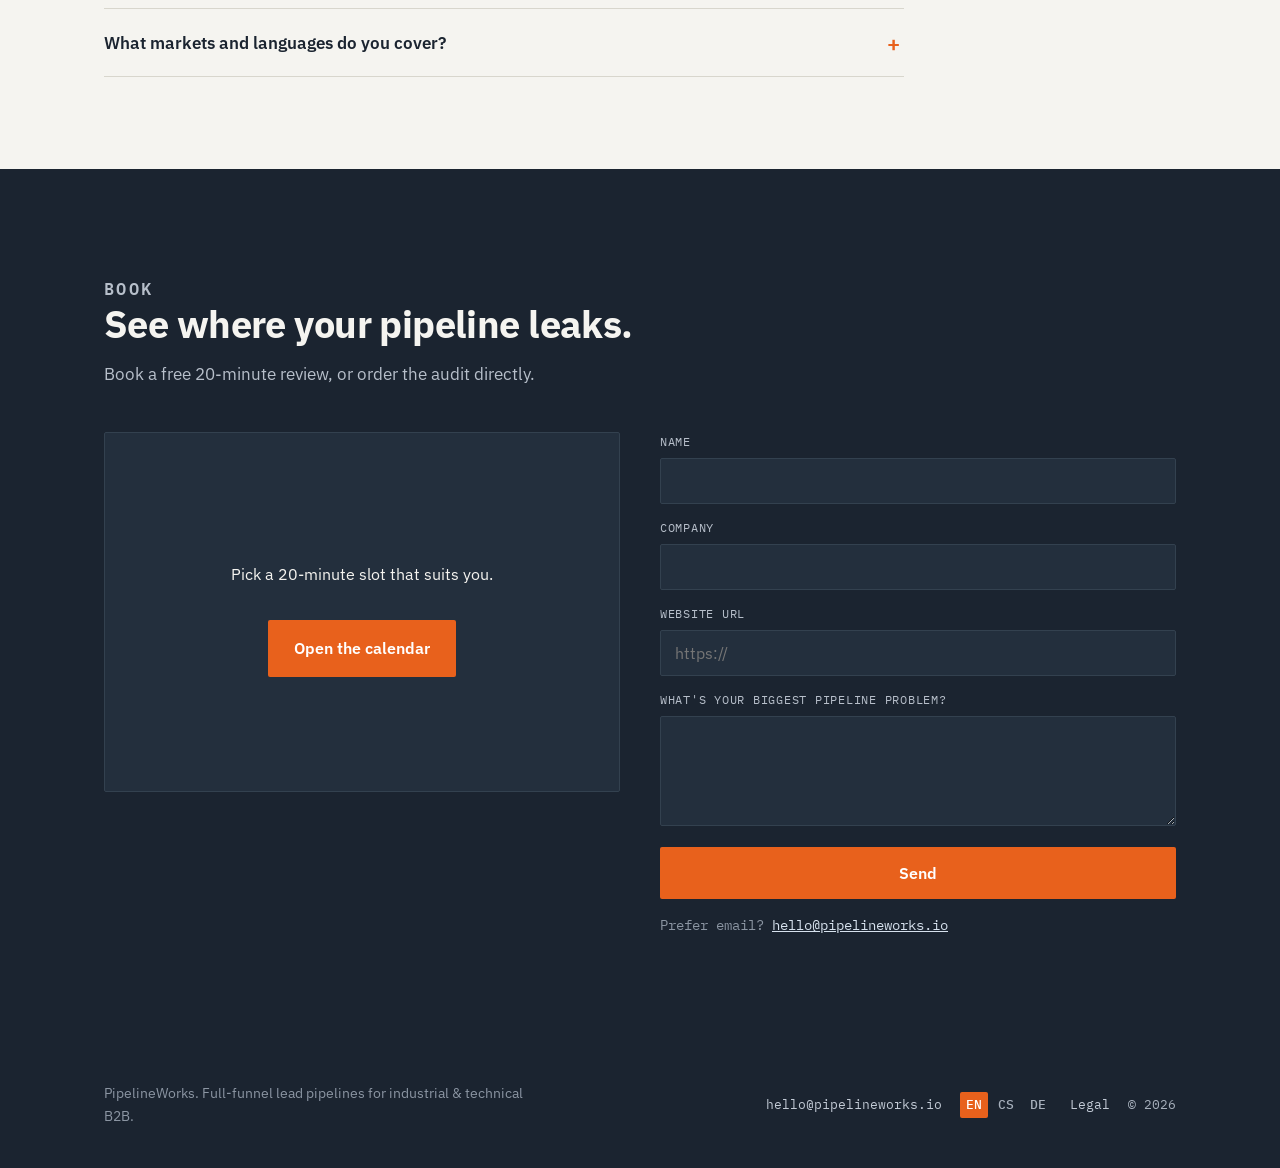
==== commit dc4417cf: "Promote v2 to root as live version" ====
--- a/index.html
+++ b/index.html
@@ -3,15 +3,21 @@
 <head>
 <meta charset="UTF-8">
 <meta name="viewport" content="width=device-width, initial-scale=1.0">
-<title>PipelineWorks</title>
+<title>PipelineWorks | Lead pipelines for industrial B2B</title>
+<meta name="description" content="Full-funnel lead pipelines for industrial and technical B2B companies.">
+<link rel="canonical" href="https://pipelineworks.io/en/">
+<link rel="alternate" hreflang="en" href="https://pipelineworks.io/en/">
+<link rel="alternate" hreflang="cs" href="https://pipelineworks.io/cs/">
+<link rel="alternate" hreflang="de" href="https://pipelineworks.io/de/">
+<link rel="alternate" hreflang="x-default" href="https://pipelineworks.io/en/">
 <script>
   var lang = (navigator.language || "en").slice(0, 2).toLowerCase();
   var supported = ["en", "cs", "de"];
   var target = supported.indexOf(lang) !== -1 ? lang : "en";
-  window.location.replace("./" + target + "/index.html");
+  window.location.replace("./" + target + "/");
 </script>
 </head>
 <body>
-  <p>PipelineWorks · <a href="./en/index.html">English</a> · <a href="./cs/index.html">Čeština</a> · <a href="./de/index.html">Deutsch</a></p>
+  <p>PipelineWorks · <a href="./en/">English</a> · <a href="./cs/">Čeština</a> · <a href="./de/">Deutsch</a></p>
 </body>
 </html>
